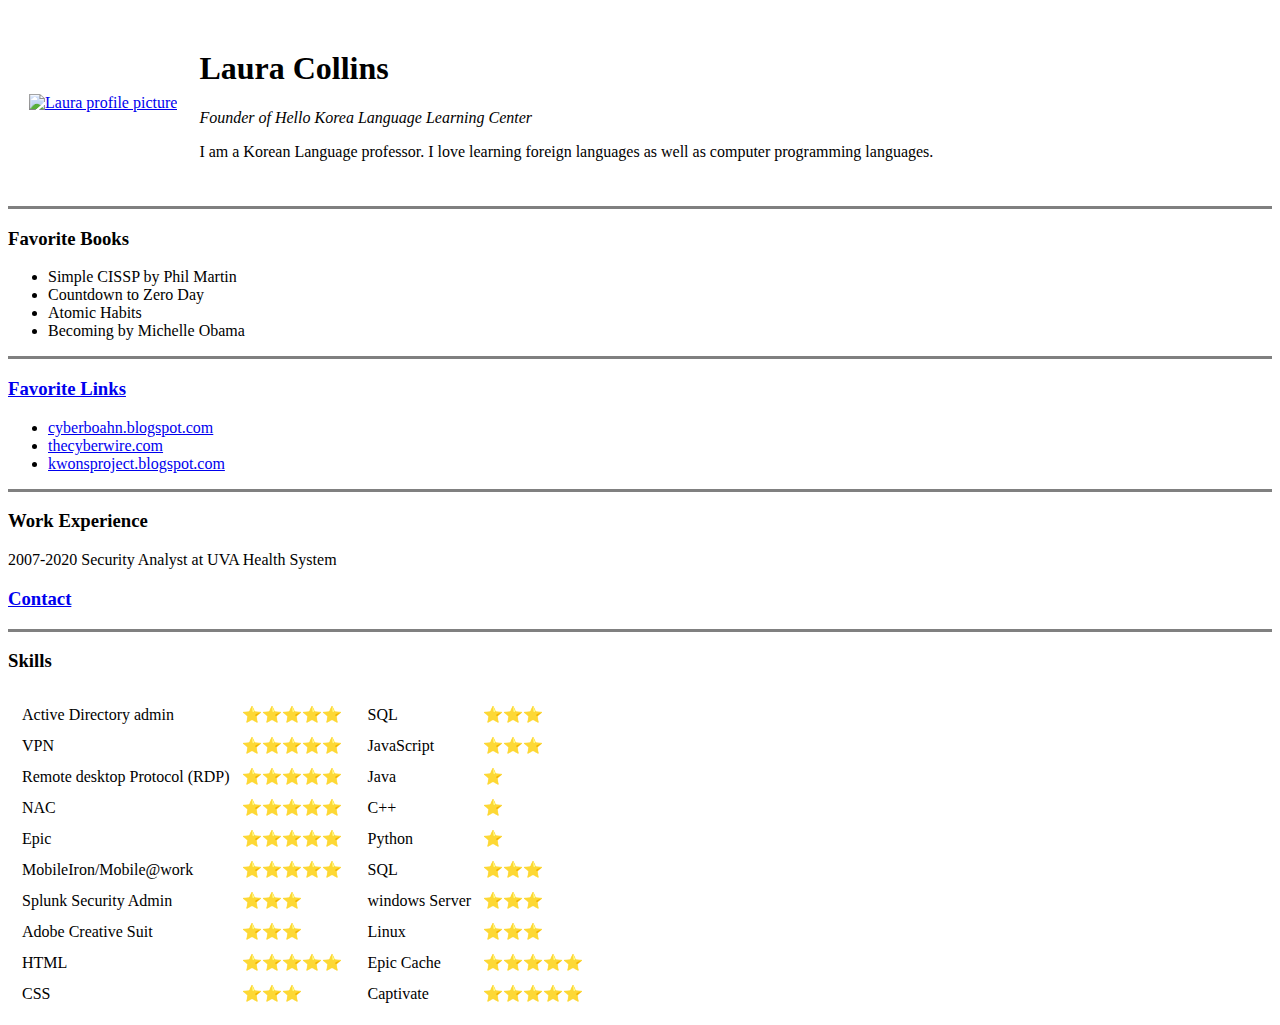
==== index.html @ c6a26a33 "Add initial cv website files" ====
<!DOCTYPE html>
<html lang="en" dir="ltr">

<head>
  <meta charset="utf-8">
  <title>&#128150;Laura Collins&#128150; </title>
</head>

<body>
  <table cellspacing="20">
    <tr>
      <td><a href="https://www.linkedin.com/in/laura-collins-1177b8131/"><img src="images/lauraprofile.png" alt="Laura profile picture"></a></td>
      <td>  <h1>Laura Collins</h1>
      <p><em>Founder of Hello Korea Language Learning Center</em></p>
      <p>I am a Korean Language professor. I love learning foreign languages as well as computer programming languages. </p></td>
    </tr>
  </table>


<hr size="3" noshade>
<h3>Favorite Books</h3>
<ul>
  <li>Simple CISSP by Phil Martin</li>
  <li>Countdown to Zero Day</li>
  <li>Atomic Habits</li>
  <li>Becoming by Michelle Obama</li>
</ul>
<hr size="3" noshade>
<h3><a href="hobbies.html">Favorite Links</a></h3>
<ul>
  <li><a href="https://cyberboahn.blogspot.com/">cyberboahn.blogspot.com</a></li>
  <li><a href="https://thecyberwire.com/podcasts/research-saturday">thecyberwire.com</a></li>
  <li><a href="http://kwonsproject.blogspot.com/">kwonsproject.blogspot.com</a></li>
</ul>
<hr size="3" noshade>
<h3>Work Experience</h3>
<p>2007-2020 Security Analyst at UVA Health System</p>
<h3><a href="contact.html">Contact</a></h3>
<hr size="3" noshade>
<h3>Skills</h3>
<table>
  <tr>
    <td>
      <table cellspacing="10">
        <tr>
          <td>Active Directory admin</td>
          <td>⭐⭐⭐⭐⭐</td>
        </tr>
        <tr>
          <td>VPN</td>
          <td>⭐⭐⭐⭐⭐</td>
        </tr>
        <tr>
          <td>Remote desktop Protocol (RDP)</td>
          <td>⭐⭐⭐⭐⭐</td>
        <tr>
          <td>NAC</td>
          <td>⭐⭐⭐⭐⭐</td>
        </tr>
        <tr>
          <td>Epic</td>
          <td>⭐⭐⭐⭐⭐</td>
        </tr>
        <tr>
          <td>MobileIron/Mobile@work</td>
          <td>⭐⭐⭐⭐⭐</td>
        </tr>
        <tr>
          <td>Splunk Security Admin</td>
          <td>⭐⭐⭐</td>
        </tr>
        <tr>
          <td>Adobe Creative Suit</td>
          <td>⭐⭐⭐</td>
        </tr>
        <tr>
          <td>HTML</td>
          <td>⭐⭐⭐⭐⭐</td>
        </tr>
        <tr>
          <td>CSS</td>
          <td>⭐⭐⭐</td>
        </tr>
      </table>


    </td>
    <td>
      <table cellspacing="10">
      <tr>
        <td>SQL</td>
        <td>⭐⭐⭐</td>
      </tr>
      <tr>
        <td>JavaScript</td>
        <td>⭐⭐⭐</td>
      </tr>
      <tr>
        <td>Java</td>
        <td>⭐</td>
      </tr>
      <tr>
        <td>C++</td>
        <td>⭐</td>
      </tr>
      <tr>
        <td>Python</td>
        <td>⭐</td>
      </tr>
      <tr>
        <td>SQL</td>
        <td>⭐⭐⭐</td>
      </tr>
      <tr>
        <td>windows Server</td>
        <td>⭐⭐⭐</td>
      </tr>
      <tr>
        <td>Linux</td>
        <td>⭐⭐⭐</td>
      </tr>
      <tr>
        <td>Epic Cache</td>
        <td>⭐⭐⭐⭐⭐</td>
      </tr>
      <tr>
        <td>Captivate</td>
        <td>⭐⭐⭐⭐⭐</td>
      </tr>

    </table>
    </td>
  </tr>
</table>


</body>

</html>
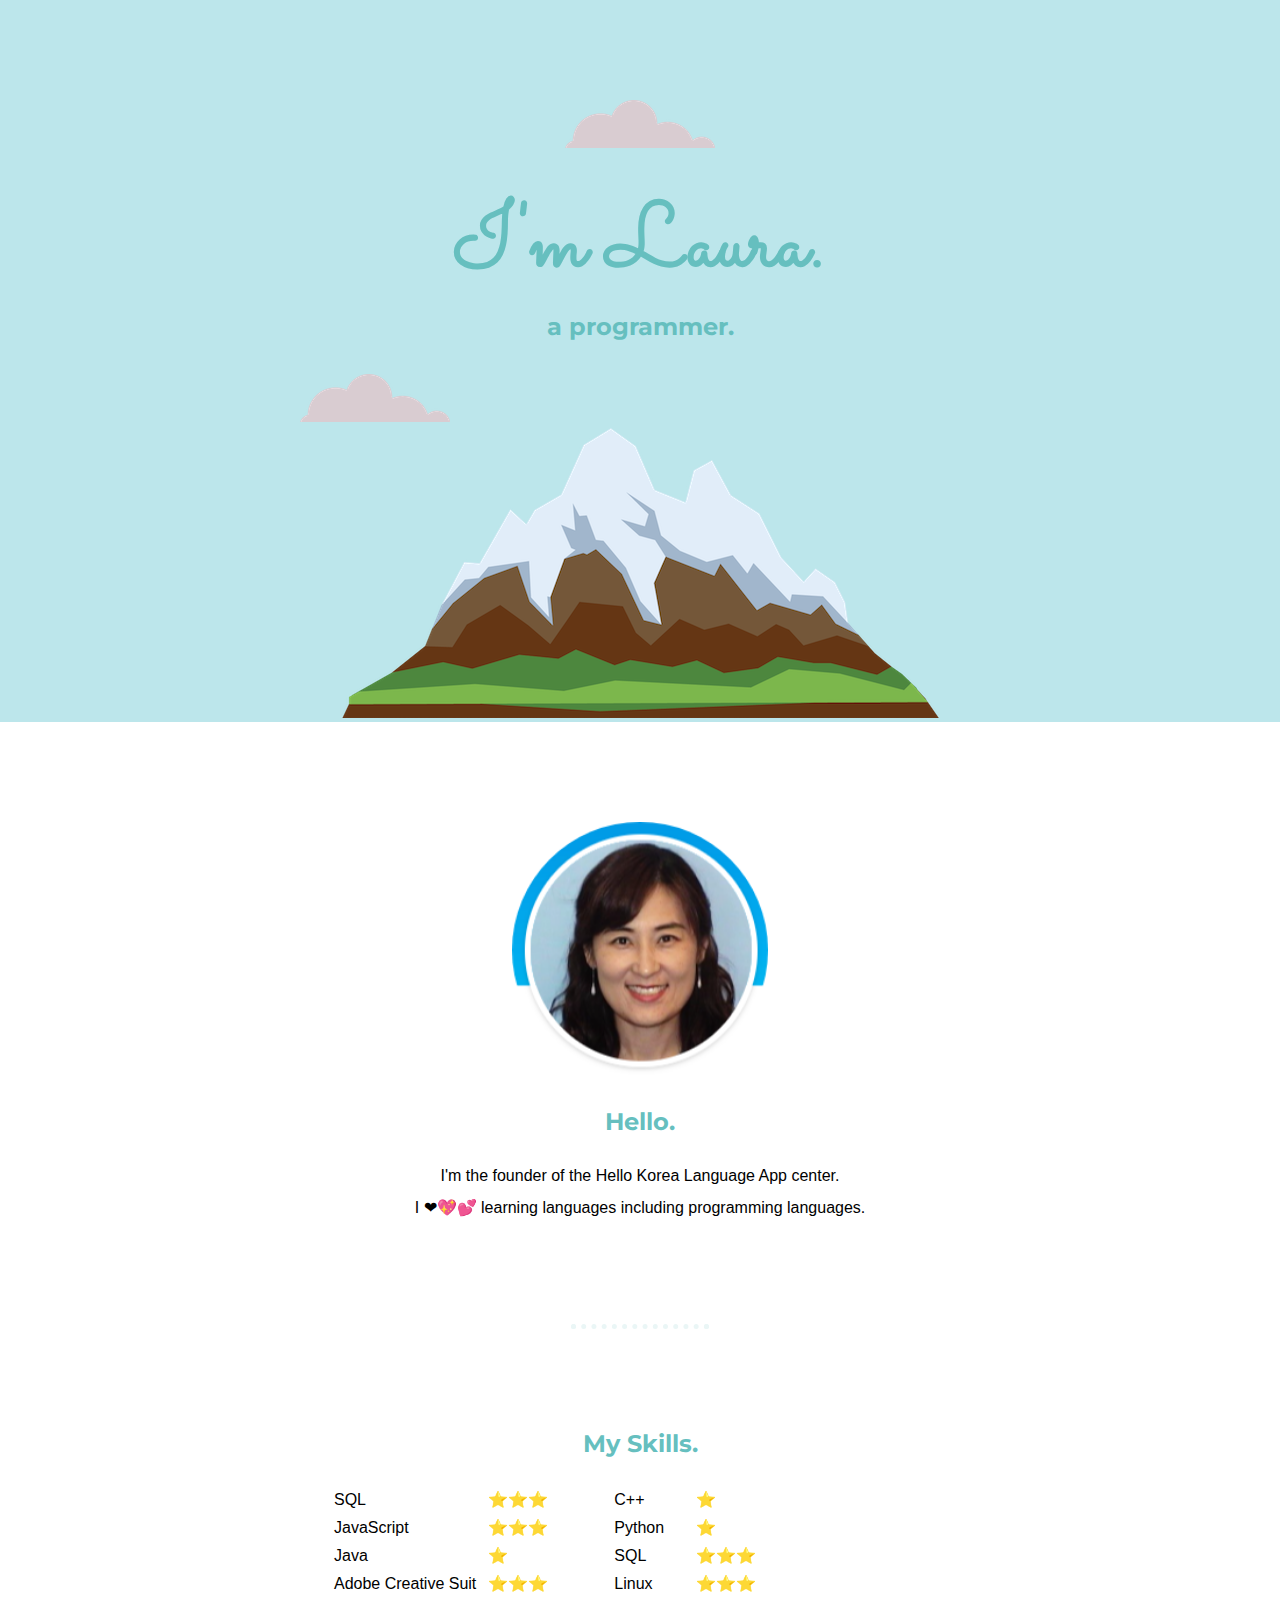
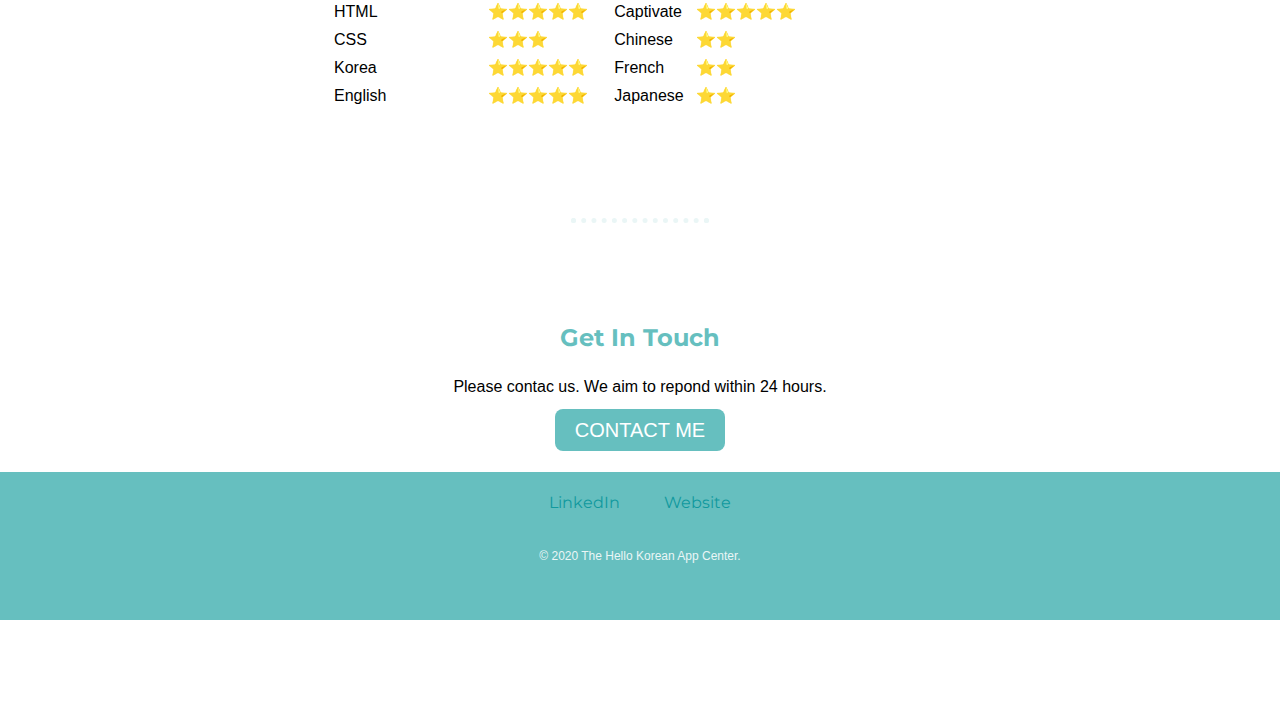
==== commit f5b692a8: "Add files via upload" ====
--- a/index.html
+++ b/index.html
@@ -1,139 +1,133 @@
 <!DOCTYPE html>
 <html lang="en" dir="ltr">
+  <head>
+    <meta charset="utf-8">
+    <title>Laura Collins</title>
+    <link rel="stylesheet" href="css/styles.css">
+    <link rel="icon" href="favicon.ico">
+    <link rel="preconnect" href="https://fonts.gstatic.com">
+    <link rel="preconnect" href="https://fonts.gstatic.com">
+<link href="https://fonts.googleapis.com/css2?family=Merriweather:wght@700&family=Montserrat&family=Sacramento&display=swap" rel="stylesheet">
+  </head>
+  <body>
+  <div class="topcontainer">
+    <img calss="top-cloud" src="images/cloud.png" alt="cloud-imag">
+      <h1>I'm Laura.</h1>
+      <h2>a programmer.</h2>
+    <img class="bottom-cloud" src="images/cloud.png" alt="cloud-imag">
+    <img src="images/mountain.png" alt="mountain-imag">
+  </div>
+  <div class="middle-container">
+    <div class="profile">
+      <img class="profile-image" src="images/lauraprofile.png" alt="profile-image">
+      <h2> Hello.</h2>
+      <p>I'm the founder of the Hello Korea Language App center. <br>I ❤💖💕 learning languages including programming languages. <br /></p>
+    </div>
+    <hr>
+    <div class="skills">
+      <h2 style="text-align:center;">My Skills.</h2>
 
-<head>
-  <meta charset="utf-8">
-  <title>&#128150;Laura Collins&#128150; </title>
-</head>
+      <div class="skill-row">
+        <table>
+          <tr>
+            <td>
+              <table cellspacing="10">
+                <tr>
+                  <td>SQL</td>
+                  <td>⭐⭐⭐</td>
+                </tr>
+                <tr>
+                  <td>JavaScript</td>
+                  <td>⭐⭐⭐</td>
+                </tr>
+                <tr>
+                  <td>Java</td>
+                  <td>⭐</td>
+                </tr>
 
-<body>
-  <table cellspacing="20">
-    <tr>
-      <td><a href="https://www.linkedin.com/in/laura-collins-1177b8131/"><img src="images/lauraprofile.png" alt="Laura profile picture"></a></td>
-      <td>  <h1>Laura Collins</h1>
-      <p><em>Founder of Hello Korea Language Learning Center</em></p>
-      <p>I am a Korean Language professor. I love learning foreign languages as well as computer programming languages. </p></td>
-    </tr>
-  </table>
+                <tr>
+                  <td>Adobe Creative Suit</td>
+                  <td>⭐⭐⭐</td>
+                </tr>
+                <tr>
+                  <td>HTML</td>
+                  <td>⭐⭐⭐⭐⭐</td>
+                </tr>
+                <tr>
+                  <td>CSS</td>
+                  <td>⭐⭐⭐</td>
+                </tr>
+                <tr>
+                  <td>Korea</td>
+                  <td>⭐⭐⭐⭐⭐</td>
+                </tr>
+                <tr>
+                  <td>English</td>
+                  <td>⭐⭐⭐⭐⭐</td>
+                </tr>
+              </table>
 
 
-<hr size="3" noshade>
-<h3>Favorite Books</h3>
-<ul>
-  <li>Simple CISSP by Phil Martin</li>
-  <li>Countdown to Zero Day</li>
-  <li>Atomic Habits</li>
-  <li>Becoming by Michelle Obama</li>
-</ul>
-<hr size="3" noshade>
-<h3><a href="hobbies.html">Favorite Links</a></h3>
-<ul>
-  <li><a href="https://cyberboahn.blogspot.com/">cyberboahn.blogspot.com</a></li>
-  <li><a href="https://thecyberwire.com/podcasts/research-saturday">thecyberwire.com</a></li>
-  <li><a href="http://kwonsproject.blogspot.com/">kwonsproject.blogspot.com</a></li>
-</ul>
-<hr size="3" noshade>
-<h3>Work Experience</h3>
-<p>2007-2020 Security Analyst at UVA Health System</p>
-<h3><a href="contact.html">Contact</a></h3>
-<hr size="3" noshade>
-<h3>Skills</h3>
-<table>
-  <tr>
-    <td>
-      <table cellspacing="10">
-        <tr>
-          <td>Active Directory admin</td>
-          <td>⭐⭐⭐⭐⭐</td>
-        </tr>
-        <tr>
-          <td>VPN</td>
-          <td>⭐⭐⭐⭐⭐</td>
-        </tr>
-        <tr>
-          <td>Remote desktop Protocol (RDP)</td>
-          <td>⭐⭐⭐⭐⭐</td>
-        <tr>
-          <td>NAC</td>
-          <td>⭐⭐⭐⭐⭐</td>
-        </tr>
-        <tr>
-          <td>Epic</td>
-          <td>⭐⭐⭐⭐⭐</td>
-        </tr>
-        <tr>
-          <td>MobileIron/Mobile@work</td>
-          <td>⭐⭐⭐⭐⭐</td>
-        </tr>
-        <tr>
-          <td>Splunk Security Admin</td>
-          <td>⭐⭐⭐</td>
-        </tr>
-        <tr>
-          <td>Adobe Creative Suit</td>
-          <td>⭐⭐⭐</td>
-        </tr>
-        <tr>
-          <td>HTML</td>
-          <td>⭐⭐⭐⭐⭐</td>
-        </tr>
-        <tr>
-          <td>CSS</td>
-          <td>⭐⭐⭐</td>
-        </tr>
-      </table>
+            </td>
+            <td>
+              <table cellspacing="10">
+
+              <tr>
+                <td>C++</td>
+                <td>⭐</td>
+              </tr>
+              <tr>
+                <td>Python</td>
+                <td>⭐</td>
+              </tr>
+              <tr>
+                <td>SQL</td>
+                <td>⭐⭐⭐</td>
+              </tr>
+              <tr>
+                <td>Linux</td>
+                <td>⭐⭐⭐</td>
+              </tr>
+                <td>Captivate</td>
+                <td>⭐⭐⭐⭐⭐</td>
+              </tr>
+              <tr>
+                <td>Chinese</td>
+                <td>⭐⭐</td>
+              </tr>
+              <tr>
+                <td>French</td>
+                <td>⭐⭐</td>
+              </tr>
+              <tr>
+                <td>Japanese</td>
+                <td>⭐⭐</td>
+              </tr>
 
 
-    </td>
-    <td>
-      <table cellspacing="10">
-      <tr>
-        <td>SQL</td>
-        <td>⭐⭐⭐</td>
-      </tr>
-      <tr>
-        <td>JavaScript</td>
-        <td>⭐⭐⭐</td>
-      </tr>
-      <tr>
-        <td>Java</td>
-        <td>⭐</td>
-      </tr>
-      <tr>
-        <td>C++</td>
-        <td>⭐</td>
-      </tr>
-      <tr>
-        <td>Python</td>
-        <td>⭐</td>
-      </tr>
-      <tr>
-        <td>SQL</td>
-        <td>⭐⭐⭐</td>
-      </tr>
-      <tr>
-        <td>windows Server</td>
-        <td>⭐⭐⭐</td>
-      </tr>
-      <tr>
-        <td>Linux</td>
-        <td>⭐⭐⭐</td>
-      </tr>
-      <tr>
-        <td>Epic Cache</td>
-        <td>⭐⭐⭐⭐⭐</td>
-      </tr>
-      <tr>
-        <td>Captivate</td>
-        <td>⭐⭐⭐⭐⭐</td>
-      </tr>
+            </table>
+            </td>
+          </tr>
+        </table>
 
-    </table>
-    </td>
-  </tr>
-</table>
+    </div>
+    <hr>
+    <div class="contact-me">
+      <h2 style="text-align:center">Get In Touch</h2>
+      <p>Please contac us. We aim to repond within 24 hours.</p>
+      <a class="btn" href="mailto:info@hkcent.org">CONTACT ME</a>
+    </div>
+  </div>
 
 
-</body>
+  <div class="bottom-container">
+    <a class="footer-link" href="https://www.linkedin.com/in/laura-collins-1177b8131/">LinkedIn</a>
+    <a class="footer-link" href="http://www.hkcent.org/">Website</a>
+    <p class="copyright">© 2020 The Hello Korean App Center.</p>
+  </div>
 
+
+
+
+  </body>
 </html>
--- a/css/styles.css
+++ b/css/styles.css
@@ -0,0 +1,143 @@
+body{
+  margin:0;
+  text-align: center;
+  font-family: 'Merriweather', serif;
+  color:#000000;
+}
+p{
+  line-height:2;
+  font-family: sans-serif;
+}
+
+h1{
+  font-size: 5.625em;
+  line-height: 1em;
+  color:#66bfbf;
+  margin: 50px auto 0 auto;
+  font-family: 'Sacramento', cursive;
+}
+h2{
+  font-family: 'Montserrat', sans-serif;
+  font-size: 1.5em;
+  color:#66bfbf;
+  font-weight: bold;
+  text-align: center;
+}
+h3{
+  font-size: 1em;
+  font-family: 'Merriweather', serif;
+  color:#11999e;
+  font-weight: normal;
+  text-align: center;
+}
+h4{
+  font-size: 1em;
+  font-family: sans-serif;
+  color:#11999e;
+  font-weight: normal;
+  text-align: left;
+}
+hr{
+  border: dotted;
+  border-bottom: none;
+  margin: 100px auto 100px;
+
+
+border-width:5px;
+border-color: #EAF6F6;
+width: 10%;
+
+
+}
+a {
+  color: #11999e;
+  font-family: 'Montserrat', sans-serif;
+  margin: 10px 20px;
+  text-decoration: none;
+}
+a:hover{
+  color:#eaf6f6;
+}
+.topcontainer{
+  background-color: #bce6eb;
+  position:relative;
+  padding-top: 100px;
+}
+.middle-container{
+  margin-top: 100px;
+  margin-bottom: 100px;
+}
+.bottom-container{
+background-color: #66bfbf;
+margin-top: 30px;
+margin-bottom: 30px;
+padding: 20px;
+}
+.top-cloud {
+  position: absolute;
+  right: 800px;
+  top: 50px;
+}
+.bottom-cloud {
+  position: absolute;
+  left: 300px;
+  bottom:300px;
+
+}
+.intro{
+  width: 30%;
+  margin:auto;
+
+}
+.profile{
+  width: 100%;
+  text-align: center;
+  margin: 50px 0 50px;
+  line-height: 1.5;
+}
+.skill-row{
+  font-family: sans-serif;
+  width: 50%;
+  margin:  auto;
+  text-align: left;
+  line-height: 1
+}
+.profile-image{
+  width: 20%;
+  margin-right: 30px;
+  margin-left: 30px;
+
+}
+.skill-image{
+  width:10%;
+  float:right;
+  margin-left: 30px;
+}
+.table-skill{
+  text-align: left;
+}
+.btn {
+  -webkit-border-radius: 8;
+  -moz-border-radius: 8;
+  border-radius: 8px;
+  font-family: Arial;
+  color: #ffffff;
+  font-size: 20px;
+  background: #66bfbf;
+  padding: 10px 20px 10px 20px;
+  text-decoration: none;
+}
+
+.btn:hover {
+  background: #11999e;
+  text-decoration: none;
+}
+.contact-me{
+  margin-top: 30px;
+  margin-bottom: 30px;
+}
+.copyright{
+  color: #eaf6f6;
+  font-size: 0.75em;
+  padding:20px;
+}
